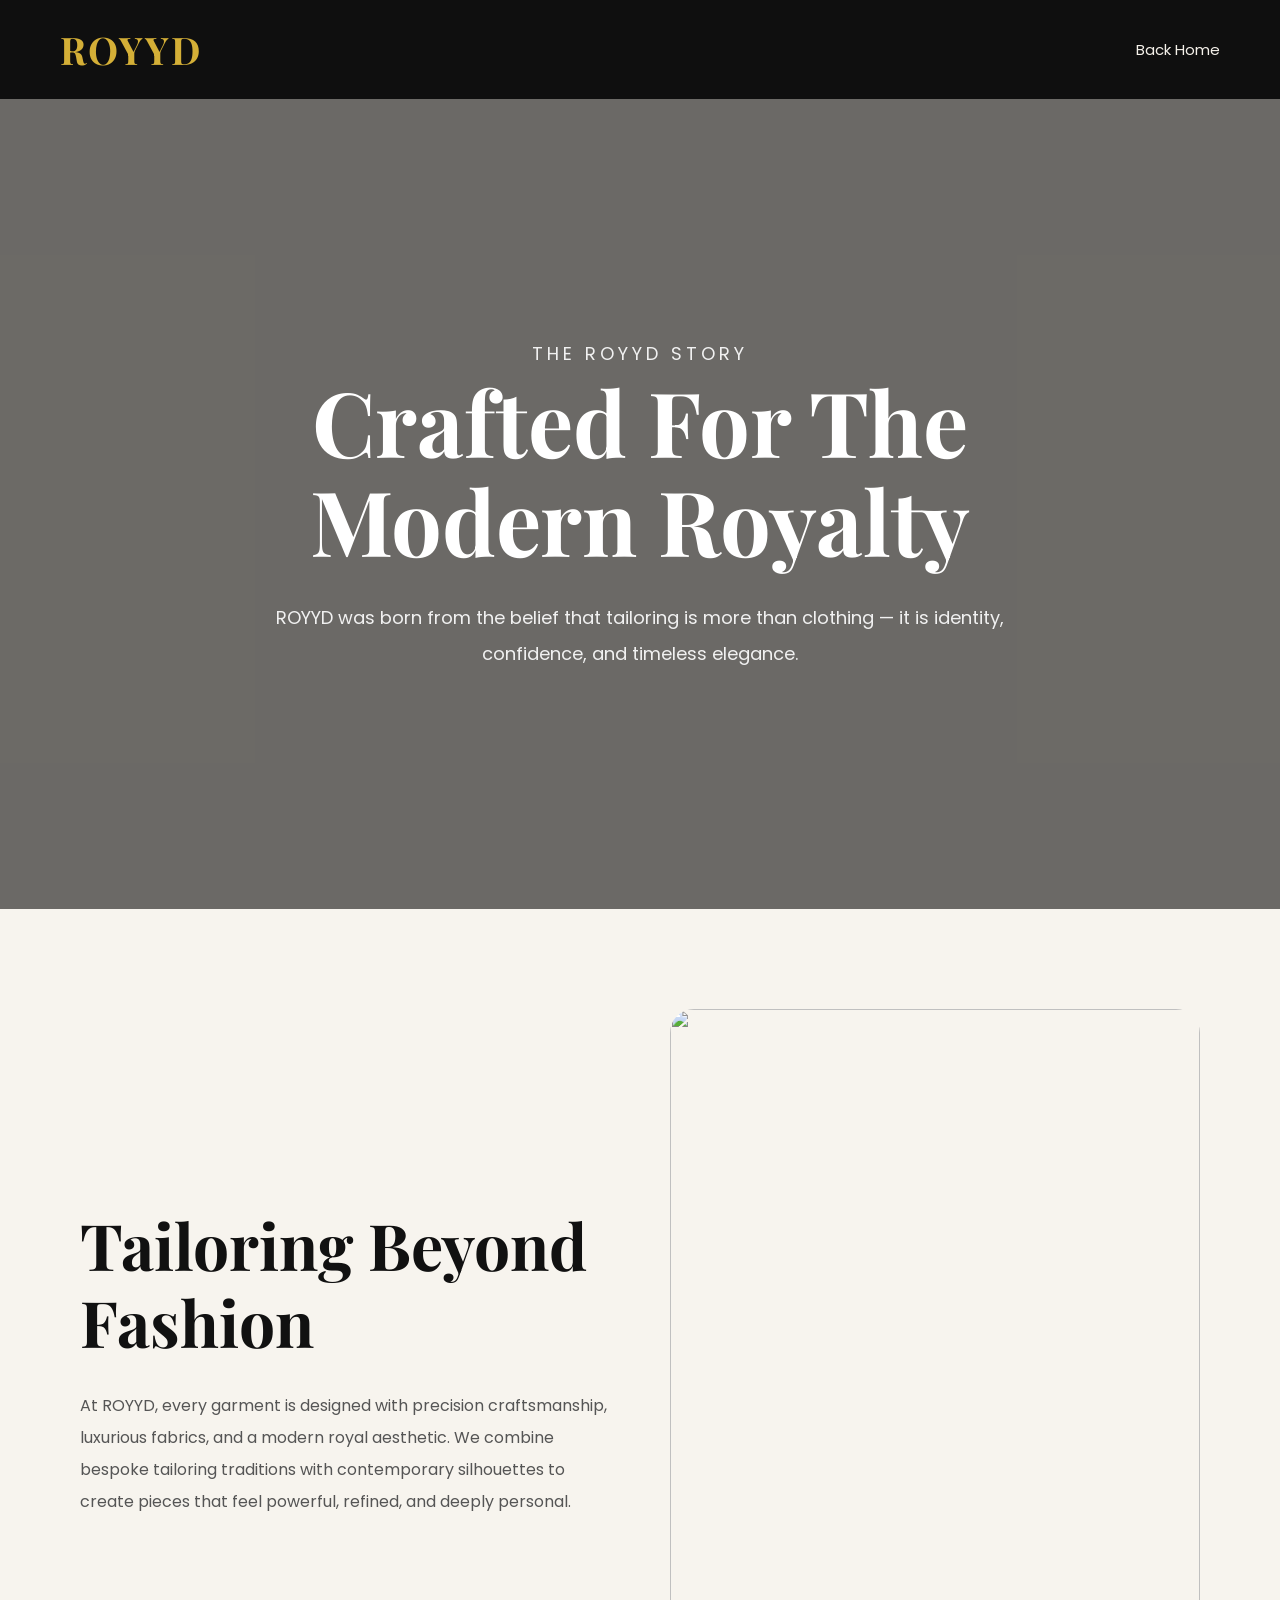
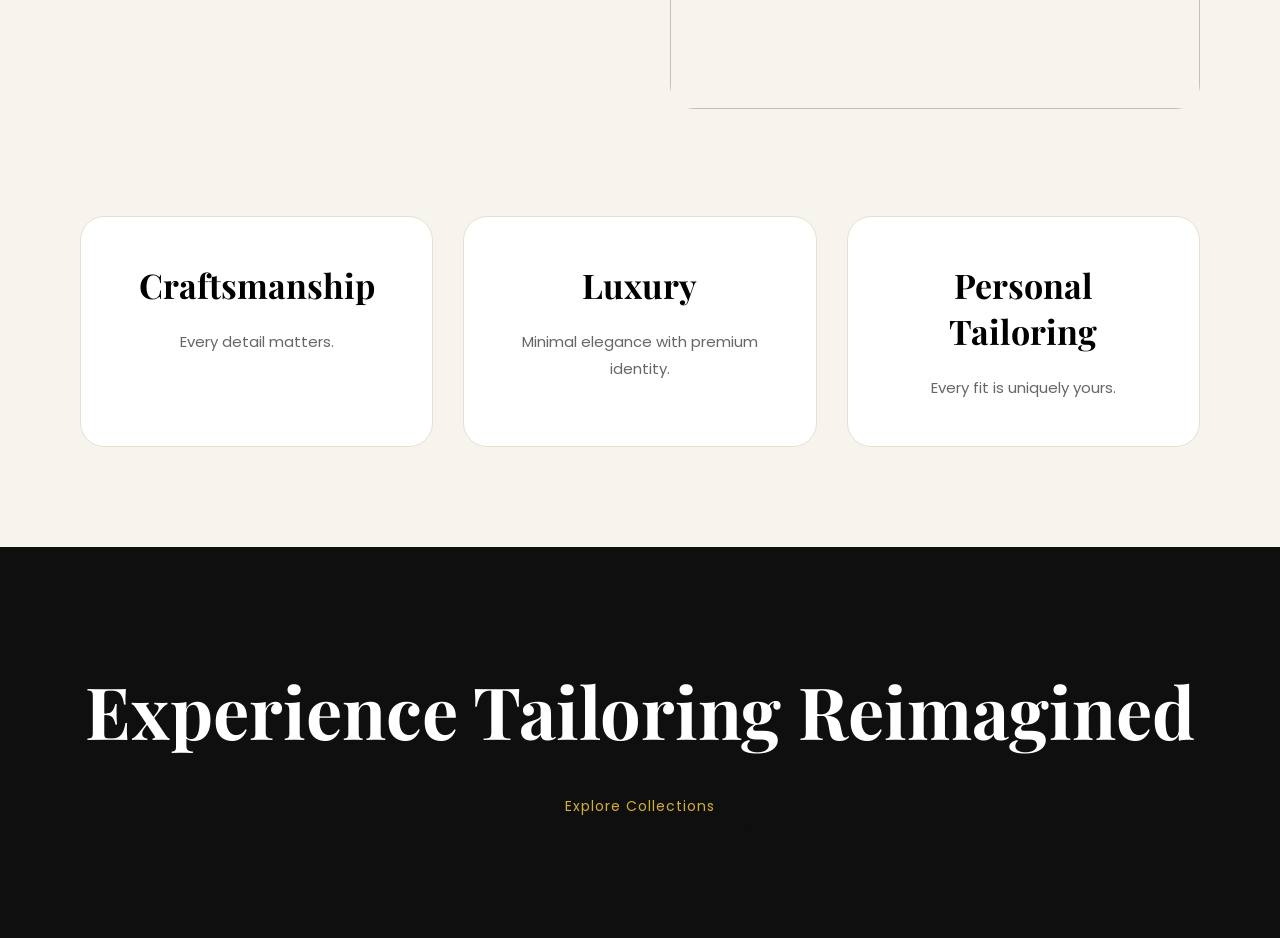
==== about.html @ 1b651513 "Add files via upload" ====
<!DOCTYPE html>
<html lang="en">

<head>

<meta charset="UTF-8">

<meta name="viewport"
content="width=device-width, initial-scale=1.0">

<title>
About ROYYD
</title>

<link rel="preconnect"
href="https://fonts.googleapis.com">

<link rel="preconnect"
href="https://fonts.gstatic.com"
crossorigin>

<link href="https://fonts.googleapis.com/css2?family=Playfair+Display:wght@500;600;700&family=Poppins:wght@300;400;500;600&display=swap"
rel="stylesheet">

<link rel="stylesheet"
href="style.css">

</head>

<body>

<!-- NAVBAR -->

<header class="checkout-navbar">

<h2>
ROYYD
</h2>

<a href="index.html">

Back Home

</a>

</header>

<!-- HERO -->

<section class="about-hero">

<div class="about-overlay"></div>

<div class="about-content">

<p class="about-tag">

THE ROYYD STORY

</p>

<h1>

Crafted For The
Modern Royalty

</h1>

<p>

ROYYD was born from the belief that tailoring
is more than clothing — it is identity,
confidence, and timeless elegance.

</p>

</div>

</section>

<!-- STORY -->

<section class="about-story">

<div class="story-left">

<h2>

Tailoring Beyond Fashion

</h2>

<p>

At ROYYD, every garment is designed with
precision craftsmanship, luxurious fabrics,
and a modern royal aesthetic.

We combine bespoke tailoring traditions
with contemporary silhouettes to create
pieces that feel powerful, refined,
and deeply personal.

</p>

</div>

<div class="story-right">

<img src="https://i.postimg.cc/029TLv7z/web-tailor-sufi-5.jpg">

</div>

</section>

<!-- VALUES -->

<section class="about-values">

<div class="value-card">

<h3>
Craftsmanship
</h3>

<p>

Every detail matters.

</p>

</div>

<div class="value-card">

<h3>
Luxury
</h3>

<p>

Minimal elegance with premium identity.

</p>

</div>

<div class="value-card">

<h3>
Personal Tailoring
</h3>

<p>

Every fit is uniquely yours.

</p>

</div>

</section>

<!-- FINAL -->

<section class="about-final">

<h2>

Experience Tailoring Reimagined

</h2>

<a href="Bespoke.html"
class="success-btn">

Explore Collections

</a>

</section>

</body>

</html>
---- style.css ----
html{
    scroll-behavior:smooth;
}


*{
    margin:0;
    padding:0;
    box-sizing:border-box;
}

body{
    font-family:'Poppins',sans-serif;
    background:#f6f3ee;
    overflow-x: hidden;
}

/* NAVBAR */

.navbar{
    width:100%;
    height:85px;

    position:fixed;

    top:0;
    left:0;

    display:flex;
    justify-content:space-between;
    align-items:center;

    padding:0 6%;

    background:rgba(0,0,0,0.55);

    backdrop-filter:blur(12px);

    z-index:1000;
}

.menu-toggle{
    display:none;
    font-size:30px;
    color:white;
    cursor:pointer;
}


.logo-wrapper{
    display:flex;
    align-items:center;
    gap:14px;
}

.logo-text{
    display:flex;
    flex-direction:column;
}

.logo-text h2{
    font-size:28px;
    color:#d9b27c;
    letter-spacing:2px;
    font-family:'Playfair Display',serif;
}

.logo-text span{
    font-size:10px;
    letter-spacing:2px;
    color:white;
}

.logo-wrapper img{
    width:52px;
    height:52px;

    border-radius:50%;

    object-fit:cover;

    border:2px solid rgba(255,255,255,0.15);
}

.nav-links{
    display:flex;
    gap:40px;
    list-style:none;
}

.nav-links a{
    text-decoration:none;
    color:white;
    font-size:15px;
    font-weight:400;
    transition:0.3s;
    position:relative;
}

.nav-links a::after{
    content:'';
    position:absolute;
    left:0;
    bottom:-6px;

    width:0%;
    height:1px;

    background:#d9b27c;

    transition:0.3s;
}

.nav-links a:hover{
    color:#d9b27c;
}

.nav-links a:hover::after{
    width:100%;
}

.nav-links a.active-nav{
    color:#d9b27c;
}

.nav-links a.active-nav::after{
    width:100%;
}

/* HERO SECTION */

.hero{
    width:100%;
    height:100vh;

    background:url('https://images.unsplash.com/photo-1594938298603-c8148c4dae35?q=80&w=1400&auto=format&fit=crop');

    background-size:cover;
    background-position:right center;

    position:relative;

    display:flex;
    align-items:center;

    padding:0 8%;
}

.overlay{
    position:absolute;
    inset:0;
    background:rgba(0,0,0,0.55);
}

.hero-content{
    position:relative;
    z-index:2;

    max-width:720px;

    margin:auto;

    text-align:center;

    padding-top:80px;
}

.tagline{
    color:#d9b27c;
    letter-spacing:3px;
    font-size:14px;
    margin-bottom:20px;
}

.hero h1{
    font-size:60px;
    line-height:1.15;
    color:white;
    font-family:'Playfair Display',serif;
    margin-bottom:28px;
}

.hero h1 span{
    color:#d9b27c;
}

.hero-description{
    color:#f1f1f1;
    line-height:1.9;
    max-width:620px;
    font-size:16px;
    margin-bottom:40px;
    margin: auto;
    margin-top:25px;
    margin-bottom:40px;
}

.hero-buttons{
    display:flex;
    justify-content:center;
    gap:20px;
    flex-wrap:wrap;
    margin-top:10px;
}

.primary-btn{
    padding:18px 42px;
    border:none;
    background:#d9b27c;
    color:#111;
    font-weight:600;
    cursor:pointer;
    transition:0.4s;
    border-radius:50px;
    font-size:15px;
}

.primary-btn:hover{
    transform:translateY(-5px);
    box-shadow:0 10px 30px rgba(0,0,0,0.3);
}

.secondary-btn{
    padding:18px 42px;
    border:1px solid rgba(255,255,255,0.4);
    background:rgba(255,255,255,0.08);
    color:white;
    cursor:pointer;
    transition:0.4s;
    border-radius:50px;
    backdrop-filter:blur(5px);
}

.secondary-btn:hover{
    background:white;
    color:black;
}


/* FABRIC SECTION */

.fabric-section{
    padding:100px 8%;
    background:#f8f5ef;
}

.section-title{
    text-align:center;
    margin-bottom:60px;
}

.section-title p{
    color:#b58b52;
    letter-spacing:3px;
    font-size:14px;
    margin-bottom:15px;
}

.section-title h2{
    font-size:48px;
    color:#222;
    font-family:'Playfair Display',serif;
}

.fabric-grid{
    display:grid;
    grid-template-columns:repeat(auto-fit,minmax(300px,1fr));
    gap:30px;
}

.fabric-card{
    background:white;
    border-radius:20px;
    overflow:hidden;

    box-shadow:0 10px 30px rgba(0,0,0,0.08);

    transition:0.4s;
}

.fabric-card:hover{
    transform:scale(1.05);
}

.fabric-card img{
    width:100%;
    height:350px;
    object-fit:cover;
    transition:0.55;
}

.fabric-content{
    padding:30px;
}

.fabric-content h3{
    font-size:28px;
    margin-bottom:15px;
    color:#222;
    font-family:'Playfair Display',serif;
}

.fabric-content p{
    color:#666;
    line-height:1.8;
}

/* CUSTOMIZATION SECTION */

.custom-section{
    padding:100px 8%;
    background:white;
}

.custom-grid{
    display:grid;
    grid-template-columns:1fr 1fr;
    gap:50px;
    align-items:center;
}

.option-box{
    background:#f8f5ef;
    padding:30px;
    border-radius:20px;
    margin-bottom:25px;
}

.option-box h3{
    margin-bottom:20px;
    font-size:24px;
    color:#222;
    font-family:'Playfair Display',serif;
}

.option-buttons{
    display:flex;
    flex-wrap:wrap;
    gap:15px;
}

.option-buttons button{
    padding:12px 24px;
    border:none;
    background:white;
    border-radius:50px;
    cursor:pointer;
    transition:0.3s;
    border:1px solid #ddd;
}

.option-buttons button:hover{
    background:#d9b27c;
    color:white;
}

.measurement-box{
    background:#f8f5ef;
    padding:30px;
    border-radius:20px;
}

.measurement-box h3{
    margin-bottom:20px;
    font-size:24px;
    color:#222;
    font-family:'Playfair Display',serif;
}

.measurement-box input{
    width:100%;
    padding:16px;
    margin-bottom:15px;
    border:none;
    border-radius:12px;
    background:white;
    outline:none;
}

.preview-card{
    background:#f8f5ef;
    border-radius:25px;
    overflow:hidden;

    box-shadow:0 10px 30px rgba(0,0,0,0.08);
}

.preview-card img{
    width:100%;
    height:500px;
    object-fit:cover;
}

.preview-content{
    padding:35px;
}

.preview-content h3{
    font-size:34px;
    margin-bottom:20px;
    color:#222;
    font-family:'Playfair Display',serif;
}

.preview-content p{
    color:#666;
    line-height:1.8;
    margin-bottom:30px;
}


/* WHY SECTION */

.why-section{
    padding:100px 8%;
    background:#f8f5ef;
}

.why-grid{
    display:grid;
    grid-template-columns:repeat(auto-fit,minmax(280px,1fr));
    gap:30px;
}

.why-card{
    background:white;
    padding:40px;
    border-radius:20px;

    box-shadow:0 10px 30px rgba(0,0,0,0.06);

    transition:0.3s;
}

.why-card:hover{
    transform:translateY(-8px);
}

.why-card h3{
    font-size:28px;
    margin-bottom:18px;
    color:#222;
    font-family:'Playfair Display',serif;
}

.why-card p{
    color:#666;
    line-height:1.8;
}

/* TESTIMONIALS */

.testimonial-section{
    padding:100px 8%;
    background:white;
}

.testimonial-grid{
    display:grid;
    grid-template-columns:repeat(auto-fit,minmax(280px,1fr));
    gap:30px;
}

.testimonial-card{
    background:#f8f5ef;
    padding:40px;
    border-radius:20px;
}

.testimonial-card p{
    color:#555;
    line-height:1.9;
    margin-bottom:20px;
}

.testimonial-card h4{
    color:#b58b52;
}

/* FOOTER */

.footer{
    background:#111;
    color:white;

    padding:70px 8%;

    text-align:center;
}

.footer h2{
    font-size:42px;
    margin-bottom:20px;

    color:#d9b27c;

    font-family:'Playfair Display',serif;
}

.footer p{
    color:#bbb;
    margin-bottom:30px;
}

.footer-links{
    display:flex;
    justify-content:center;
    gap:30px;
    flex-wrap:wrap;
}

.footer-links a{
    color:white;
    text-decoration:none;
    transition:0.3s;
}

.footer-links a:hover{
    color:#d9b27c;
}


/* CONTACT SECTION */

.contact-section{
    padding:100px 8%;
    background:#f8f5ef;
}

.contact-box{
    max-width:700px;
    margin:auto;

    background:white;

    padding:50px;

    border-radius:20px;

    box-shadow:0 10px 30px rgba(0,0,0,0.08);
}

.contact-box input,
.contact-box textarea{
    width:100%;

    padding:18px;

    margin-bottom:20px;

    border:none;

    background:#f5f5f5;

    border-radius:12px;

    outline:none;
}

.contact-box textarea{
    height:150px;
    resize:none;
}

/* ADVANCED CUSTOMIZATION */

.advanced-custom{
    padding:120px 8%;
    background:#f8f5ef;
}

.advanced-grid{
    display:grid;
    grid-template-columns:1fr 1fr;
    gap:60px;
    align-items:start;
}

.custom-box{
    background:white;
    padding:30px;
    border-radius:20px;
    margin-bottom:25px;

    box-shadow:0 10px 30px rgba(0,0,0,0.05);
}

.custom-box h3{
    margin-bottom:20px;
    font-size:26px;
    color:#222;
    font-family:'Playfair Display',serif;
}

.fabric-options{
    display:flex;
    flex-wrap:wrap;
    gap:15px;
}

.fabric-item{
    padding:14px 24px;
    background:#f4f4f4;
    border-radius:50px;
    cursor:pointer;
    transition:0.3s;
}

.active-fabric{
    background:#d9b27c;
    color:white;
}

.option-buttons{
    display:flex;
    flex-wrap:wrap;
    gap:15px;
}

.option-buttons button{
    padding:14px 24px;
    border:none;
    border-radius:50px;
    background:#f4f4f4;
    cursor:pointer;
    transition:0.3s;
}

.option-buttons button:hover{
    background:#d9b27c;
    color:white;
}

.active-btn{
    background:#d9b27c !important;
    color:white;
}

.measurement-area{
    background:white;
    padding:30px;
    border-radius:20px;

    box-shadow:0 10px 30px rgba(0,0,0,0.05);
}

.measurement-area h3{
    margin-bottom:25px;
    font-size:26px;
    color:#222;
    font-family:'Playfair Display',serif;
}

.measurement-grid{
    display:grid;
    grid-template-columns:1fr 1fr;
    gap:18px;
}

.measurement-grid input{
    padding:16px;
    border:none;
    background:#f5f5f5;
    border-radius:12px;
    outline:none;
}

.custom-right{
    position:sticky;
    top:120px;
}

.preview-image{
    border-radius:25px;
    overflow:hidden;

    margin-bottom:30px;
}

.preview-image img{
    width:100%;
    height:650px;
    object-fit:cover;
    transition:0.55;
}

.preview-image:hover img{
    transform:scale(1.04);
}

.preview-details{
    background:white;
    padding:35px;
    border-radius:25px;

    box-shadow:0 10px 30px rgba(0,0,0,0.05);
}

.preview-details h3{
    font-size:34px;
    margin-bottom:20px;
    color:#222;
    font-family:'Playfair Display',serif;
}

.preview-details p{
    color:#666;
    line-height:1.9;
    margin-bottom:25px;
}

.preview-details ul{
    margin-bottom:30px;
}

.preview-details ul li{
    margin-bottom:12px;
    color:#444;
}


/* STEPS SECTION */

.steps-section{
    padding:110px 8%;
    background:white;
}

.steps-grid{
    display:grid;
    grid-template-columns:repeat(auto-fit,minmax(280px,1fr));
    gap:30px;
}

.step-card{
    background:#f8f5ef;

    padding:45px;

    border-radius:25px;

    transition:0.4s;

    box-shadow:0 10px 30px rgba(0,0,0,0.05);
}

.step-card:hover{
    transform:translateY(-10px);
}

.step-number{
    width:70px;
    height:70px;

    background:#d9b27c;

    color:white;

    border-radius:50%;

    display:flex;
    align-items:center;
    justify-content:center;

    font-size:24px;
    font-weight:600;

    margin-bottom:30px;
}

.step-card h3{
    font-size:30px;
    margin-bottom:18px;

    color:#222;

    font-family:'Playfair Display',serif;
}

.step-card p{
    color:#666;
    line-height:1.9;
}


/* PRODUCT COLLECTION */

.product-section{
    padding:110px 8%;
    background:#f8f5ef;
}

.product-grid{
display:grid;
grid-template-columns:repeat(auto-fit,minmax(280px,1fr));
gap:35px;
margin-top:30px;
}

.category-wrapper{
margin-bottom:90px;
}

.category-heading{
font-size:38px;
font-family:'Playfair Display', serif;
text-align:center;
margin-bottom:40px;
color:#111;
letter-spacing:1px;
position:relative;
}

.category-heading::after{
content:'';
width:80px;
height:2px;
background:#111;
display:block;
margin:14px auto 0;
}

.product-card{
background:#fff;
overflow:hidden;
transition:0.4s ease;
border:1px solid #eee;
}

.product-card:hover{
transform:translateY(-8px);
box-shadow:0 15px 40px rgba(0,0,0,0.08);
}

.product-image{
    position:relative;
    overflow: hidden;
}

.product-image img{
    width:100%;
    height:420px;
    object-fit:cover;

    transition:0.5s;
}

.product-card:hover img{
    transform:scale(1.05);
}

.custom-tag{
    position:absolute;

    top:20px;
    left:20px;

    background:#d9b27c;

    color:white;

    padding:10px 18px;

    border-radius:50px;

    font-size:13px;
}

.product-content{
    padding:28px;
}

.product-content h3{
    font-size:28px;
    margin-bottom:15px;

    color:#222;

    font-family:'Playfair Display',serif;
}

.price{
    color:#b58b52;
    font-size:22px;
    margin-bottom:25px;
}

.customize-btn{
    position:absolute;

    bottom:16px;
    left:16px;

    display:inline-flex;
    align-items:center;
    justify-content:center;

    padding:10px 18px;

    background:rgba(0,0,0,0.88);

    color:white;

    text-decoration:none;

    border-radius:40px;

    font-size:12px;
    font-weight:500;

    backdrop-filter:blur(10px);

    transition:0.3s ease;

    z-index:5;
}

.customize-btn:hover{
    background:#111;
    transform:translateY(-2px);
}

/* CONFIGURATOR */

.config-navbar{
    width:100%;
    height:72px;

    background:rgba(255,255,255,0.92);

    backdrop-filter:blur(12px);

    position:sticky;
    top:0;

    display:flex;
    justify-content:space-between;
    align-items:center;

    padding:0 6%;

    z-index:1000;

    border-bottom:1px solid #f1f1f1;
}

.back-btn{
    text-decoration:none;
    color:#111;
    font-size:15px;
    font-weight:500;
    opacity:0.8;
    transition:0.3s ease;
}

.back-btn:hover{
    opacity:1;
}

.config-logo{
    display:flex;
    align-items:center;
    gap:10px;
}

.config-logo img{
    width:34px;
    height:34px;

    border-radius:50%;
    object-fit:cover;
}

.config-logo span{
    font-family:'Playfair Display',serif;
    font-size:24px;
    color:#111;
}

.configurator{
    padding:20px 5% 40px;
    background:#f7f3ee;

    max-width:480px;
    margin:auto;
}

.product-preview{
    margin-bottom:28px;
}


#mainProductImage{
    width:100%;
    height:250px;

    object-fit:cover;

    border-radius:28px;

    background:white;

    transition:
         transform 0.4s ease;
}


.product-preview:hover #mainProductImage{
    transform:scale(1.02);
}

.preview-thumbnails{
    display:flex;
    gap:10px;

    margin-top:18px;

    overflow-x:auto;
    padding-bottom:5px;
    justify-content: center;
}

.preview-thumbnails::-webkit-scrollbar{
    display:none;
}


.thumb{
    width:56px;
    height:72px;

    object-fit:cover;

    border-radius:18px;

    cursor:pointer;

    border:1px solid transparent;

    background:white;
}

.active-thumb{
    border-color:#111;
    opacity:1;
}

.config-category{
    color:#b58b52;
    letter-spacing:2px;
    font-size:13px;

    margin-bottom:10px;
}

.config-content h1{
    font-size:26px;
    line-height:1.1;

    color:#111;

    margin-bottom:18px;

    font-family:'Playfair Display',serif;
}

.config-price{
    font-size:22px;
    color:#111;

    margin-bottom:35px;
}

.config-section{
    margin-bottom:24px;
}

.config-section h3{
    margin-bottom:18px;

    font-size:22px;

    color:#111;
}

.color-options{
    display:flex;
    gap:14px;
}

.color{
    width:42px;
    height:42px;

    border-radius:50%;

    background:black;

    cursor:pointer;

    border:3px solid transparent;
    transition: 0.3s;
}

.color:hover{
    transform:scale(1.1);
}

.color:nth-child(2){
    background:#d9b27c;
}

.color:nth-child(3){
    background:#dcdcdc;
}

.active-color{
    border-color:#111;
}

.size-options{
    display:flex;
    gap:14px;
    flex-wrap:wrap;
}

.size-options button{
    width:58px;
    height:58px;

    border-radius:50%;

    border:none;

    background:white;

    cursor:pointer;

    font-size:16px;

    transition:0.3s;
}

.active-size{
    background:#111 !important;
    color:white;
}

.custom-size-card{
    background:white;

    padding:18px;

    border-radius:18px;

    display:flex;
    justify-content:space-between;
    align-items:center;

    gap:14px;

    box-shadow:0 10px 30px rgba(0,0,0,0.04);
}


.custom-size-card h4{
    font-size:22px;
    margin-bottom:10px;

    color:#111;
}

.custom-size-card p{
    color:#666;
}

.custom-size-card button{
    padding:15px 28px;

    border:none;

    background:#111;

    color:white;

    border-radius:50px;

    cursor:pointer;
}

/* DESIGN FLOW */

.design-flow{
    padding:0 5% 80px;
    background:#f8f5ef;
}

.flow-header{
    margin-bottom:30px;
}

.flow-header h2{
    font-size:28px;
    color:#111;

    font-family:'Playfair Display',serif;
}

.flow-box{
    background:white;

    padding:16px;

    border-radius:16px;

    margin-bottom:12px;

    border:1px solid #eee;

    transition:0.3s ease;
}


.flow-box:hover{
    transform:translateY(-2px);
}


.flow-top{
    display:flex;
    justify-content:space-between;
    align-items:center;
}

.flow-top h3{
    font-size:18px;
    color:#111;
    font-weight:500;
    letter-spacing:0.3px;
}

.flow-top span{
    font-size:28px;
    color:#b58b52;
    transition: 0.3s;
}

.flow-box.active-flow .flow-top span{
    transform:rotate(45deg);
}

/* FLOW CONTENT */

.flow-content{
    margin-top:25px;

    display:flex;
    gap:18px;

    overflow-x:auto;

    padding-bottom:10px;

    max-height:0;

    opacity:0;

    overflow:hidden;

    transition:0.4s ease;

    scroll-snap-type:x mandatory;

}

.flow-box.active-flow .flow-content{

    max-height:300px;

    opacity:1;

}


.flow-content::-webkit-scrollbar{
    display:none;
}

.style-card{
    min-width:92px;

    background:#f8f5ef;

    border-radius:14px;

    overflow:hidden;

    cursor:pointer;

    border:1px solid transparent;

    transition:0.3s;
}

.style-card img{
    width:100%;
    height:78px;

    object-fit:cover;
}

.style-card p{
    padding:10px;

    text-align:center;

    font-size:12px;

    color:#111;
}

.active-style{
    border-color:#d9b27c;
}

.style-card:hover{
    transform:translateY(-5px);
}


/* VISUAL MEASUREMENT SYSTEM */

.measurement-flow{
    margin-top:20px;

    max-height:0;
    opacity:0;

    overflow:hidden;

    transition:0.4s ease;
}

.flow-box.active-flow .measurement-flow{
    max-height:2000px;
    opacity:1;
}

.measure-step{
    margin-bottom:28px;
}

.measure-step h4{
    font-size:14px;
    color:#111;

    margin-bottom:14px;
}

.visual-options{
    display:flex;
    gap:12px;

    overflow-x:auto;
}

.visual-options::-webkit-scrollbar{
    display:none;
}

.visual-card{
    min-width:88px;

    background:white;

    border-radius:18px;

    padding:14px 10px;

    text-align:center;

    border:1px solid #eee;

    cursor:pointer;

    transition:0.3s;

    box-shadow:0 4px 12px rgba(0,0,0,0.03);
}

.visual-card:hover{
    transform:translateY(-4px);

    border-color:#d9b27c;
}


.visual-card img{
    width:42px;
    height:42px;

    object-fit:contain;

    margin-bottom:8px;

    opacity:0.9;
}


.visual-card p{
    font-size:11px;

    color:#222;

    font-weight:500;
}


.active-visual{
    border-color:#d9b27c;
}

.number-selectors{
    display:flex;
    justify-content:space-between;
    align-items:center;

    background:white;

    padding:10px 14px;

    border-radius:50px;

    border:1px solid #eee;

    box-shadow:0 4px 12px rgba(0,0,0,0.03);
}

.number-selectors button{
    width:30px;
    height:30px;

    border:none;

    border-radius:50%;

    background:#111;

    color:white;

    cursor:pointer;

    font-size:16px;

    transition:0.3s;
}

.number-selectors button:hover{
    background:#d9b27c;
}

.number-value{
    font-size:14px;
    color:#111;

    font-weight:500;
}

.number-value::after{
    content:attr(data-unit);

    margin-left:4px;

    font-size:12px;

    color:#777;
}


.fit-options{
    display:flex;
    gap:10px;
    flex-wrap:wrap;
}

.fit-options button{
    padding:10px 16px;

    border:none;

    border-radius:50px;

    background:#f5f5f5;

    font-size:12px;

    cursor:pointer;

    transition: 0.3s;
}

.flow-box:hover{
    transform:translateY(-2px);
}


.active-fit{
    background:#111 !important;
    color:white;
}





/* FIT RESULT */

.fit-result{
    padding:20px 5% 70px;

    background:#f8f5ef;
}

.fit-result-box{
    background:white;

    padding:30px 22px;

    border-radius:28px;

    border:1px solid #eee;

    text-align:center;

    box-shadow:0 10px 30px rgba(0,0,0,0.04);
}

.fit-result-box h2{
    font-size:30px;

    line-height:1.2;

    color:#111;

    margin-bottom:14px;

    font-family:'Playfair Display',serif;
}

.fit-result-box p{
    color:#777;

    font-size:14px;

    margin-bottom:30px;
}

.fit-grid{
    display:grid;

    grid-template-columns:1fr 1fr;

    gap:14px;
}

.fit-card{
    background:#f8f5ef;

    padding:20px 14px;

    border-radius:20px;
}

.fit-card span{
    display:block;

    font-size:12px;

    color:#777;

    margin-bottom:10px;
}

.fit-card h3{
    font-size:22px;

    color:#111;
}

.fit-result{
    display:none;
}

/* AI BODY SCAN */

.ai-body-scan{
    width:180px;
    height:260px;

    margin:auto;

    position:relative;

    border-radius:30px;

    overflow:hidden;

    background:#f8f5ef;

    margin-bottom:30px;

    border:1px solid #eee;
}

.ai-body-scan img{
    width:100%;
    height:100%;

    object-fit:contain;

    opacity:0.9;
}

.scan-line{
    width:100%;
    height:6px;

    background:
    linear-gradient(
        90deg,
        transparent,
        #d9b27c,
        transparent
    );

    position:absolute;

    top:0;

    left:0;

    z-index:2;

    animation:scanMove 2s linear infinite;
}

@keyframes scanMove{

    0%{
        top:0;
    }

    100%{
        top:100%;
    }

}

/* QUESTION ANIMATION */



.body-options{
    transition:
    opacity 0.35s ease,
    transform 0.35s ease;
}

/* SIZE GUIDE PAGE */

.size-guide-page{
    min-height:100vh;
    background:white;
    padding-bottom:140px;
}

/* TOPBAR */

.size-topbar{
    padding:24px 5%;
    display:flex;
    justify-content:flex-end;
}

.size-topbar a{
    text-decoration:none;
    font-size:34px;
    color:#111;
}

/* VIDEO */

.guide-video{
    padding:0 5%;
    margin-bottom:30px;
}

.guide-video img{
    width:100%;
    border-radius:24px;
}

/* SECTION */

.size-section{
    padding:0 5%;
    margin-bottom:38px;
}

.section-top{
    display:flex;
    justify-content:space-between;
    align-items:center;
    margin-bottom:16px;
}

.section-top h3{
    font-size:15px;
    color:#111;
}

.section-top span{
    color:#6b8cff;
    font-size:13px;
}

/* IMAGE OPTIONS */

.body-options{
    display:flex;
    gap:14px;
    overflow-x:auto;
}

.body-options::-webkit-scrollbar{
    display:none;
}

.body-card{
    min-width:105px;
    background:white;
    border:1px solid #ddd;
    border-radius:18px;
    padding:14px 10px;
    text-align:center;
    cursor:pointer;
}

.body-card img{
    width:60px;
    height:60px;
    object-fit:contain;
    margin-bottom:10px;
}

.body-card p{
    font-size:12px;
}

.active-body{
    border:2px solid black;
    background:#f8f5ef;
}

/* NUMBER OPTIONS */

.number-grid{
    display:grid;

    grid-template-columns:
    repeat(6,1fr);

    gap:10px;
}

.number-box{
    height:42px;

    border-radius:12px;

    border:1px solid #ddd;

    display:flex;
    justify-content:center;
    align-items:center;

    font-size:13px;

    cursor:pointer;

    background:white;

    transition:0.3s ease;
}

.active-number{
    background:#111;
    color:white;
}

/* BOTTOM BAR */

.size-bottom-bar{
    position:fixed;
    bottom:0;
    left:0;
    width:100%;
    background:black;
    padding:16px;
    display:flex;
    align-items:center;
    gap:18px;
    z-index:9999;
}

.bottom-progress{
    flex:1;
}

.bottom-progress span{
    color:white;
    font-size:13px;
    display:block;
    margin-bottom:8px;
}

.bottom-line{
    width:100%;
    height:4px;
    background:#333;
    border-radius:20px;
    overflow:hidden;
}

.bottom-fill{
    width:100%;
    height:100%;
    background:#8dff2f;
}

#startSizeAI{
    border:none;
    background:#d9d9d9;
    color:#111;
    padding:16px 24px;
    border-radius:40px;
    font-size:14px;
    font-weight:600;
}

/* AI FIT PAGE */

.ai-fit-page{
    width:100%;
    height:100vh;

    background:black;

    display:flex;
    justify-content:center;
    align-items:center;

    overflow:hidden;
}

/* CONTENT */

.ai-fit-content{
    width:90%;
    text-align:center;
}

/* HUMAN SCAN */

.ai-human-scan{
    width:220px;
    height:320px;

    margin:auto;

    position:relative;

    margin-bottom:50px;
}

.ai-human-scan img{
    width:100%;
    height:100%;

    object-fit:contain;

    opacity:0.9;

    filter:
    brightness(1.3)
    contrast(1.1);
}

/* SCAN RINGS */

.ai-fit-page .scan-ring{
    position:absolute;

    inset:0;

    border:2px solid #8dff2f;

    border-radius:50%;

    animation:pulseRing 2s linear infinite;

    box-shadow:
    0 0 40px #8dff2f;
}

.ai-fit-page .second-ring{
    animation-delay:1s;
}

@keyframes pulseRing{

    0%{
        transform:scale(0.8);
        opacity:0.2;
    }

    100%{
        transform:scale(1.25);
        opacity:1;
    }

}

/* HORIZONTAL SCAN */

.ai-fit-page .horizontal-scan{
    position:absolute;

    width:340px;
    height:120px;

    background:
    radial-gradient(
    circle,
    rgba(141,255,47,0.45),
    transparent 70%);

    top:50%;
    left:50%;

    transform:
    translate(-50%,-50%);

    border-radius:50%;

    animation:
    scanPulse 2s linear infinite;
}

/* VERTICAL SCAN */

.ai-fit-page .vertical-scan{
    position:absolute;

    width:120px;
    height:340px;

    background:
    radial-gradient(
    circle,
    rgba(141,255,47,0.28),
    transparent 70%);

    top:50%;
    left:50%;

    transform:
    translate(-50%,-50%);

    border-radius:50%;

    animation:
    scanPulseVertical 2s linear infinite;
}

@keyframes scanPulse{

    0%{
        opacity:0.3;
        transform:
        translate(-50%,-50%)
        scale(0.8);
    }

    100%{
        opacity:1;
        transform:
        translate(-50%,-50%)
        scale(1.1);
    }

}

@keyframes scanPulseVertical{

    0%{
        opacity:0.2;
        transform:
        translate(-50%,-50%)
        scale(0.8);
    }

    100%{
        opacity:1;
        transform:
        translate(-50%,-50%)
        scale(1.1);
    }

}

/* TITLE */

.ai-fit-content h2{
    color:#8dff2f;

    font-size:34px;

    line-height:1.4;

    margin-bottom:35px;

    font-family:'Poppins',sans-serif;
}

/* PROGRESS */

.ai-fit-progress{
    width:100%;
    max-width:340px;

    height:8px;

    background:#222;

    margin:auto;

    border-radius:20px;

    overflow:hidden;

    margin-bottom:22px;
}

.ai-fit-fill{
    width:0%;

    height:100%;

    background:#8dff2f;

    transition:0.3s ease;
}

/* PERCENT */

#aiFitPercent{
    color:#8dff2f;

    font-size:34px;

    font-weight:600;
}

/* SUCCESS SCREEN */

.fit-success{
    position:fixed;

    inset:0;

    background:black;

    display:none;

    justify-content:center;
    align-items:center;

    flex-direction:column;

    z-index:9999;

    text-align:center;
}

.success-circle{
    width:140px;
    height:140px;

    border-radius:50%;

    background:#8dff2f;

    color:black;

    display:flex;
    justify-content:center;
    align-items:center;

    font-size:70px;

    margin-bottom:40px;

    box-shadow:
    0 0 50px #8dff2f;
}

.fit-success h2{
    color:#8dff2f;

    font-size:44px;

    margin-bottom:18px;

    font-family:'Poppins',sans-serif;
}

.fit-success p{
    color:#8dff2f;

    font-size:22px;

    line-height:1.5;
}


/* GUIDE POPUP */

.guide-popup{
    position:fixed;

    inset:0;

    background:rgba(0,0,0,0.5);

    display:none;

    justify-content:center;
    align-items:center;

    z-index:99999;
}

.guide-box{
    width:90%;
    max-width:340px;

    background:white;

    border-radius:28px;

    padding:30px 24px;

    position:relative;
}

.close-guide{
    position:absolute;

    top:18px;
    right:18px;

    border:none;

    background:none;

    font-size:24px;

    cursor:pointer;
}

.guide-box h3{
    font-size:24px;

    margin-bottom:20px;

    color:#111;
}

.guide-box p{
    color:#555;

    line-height:1.8;

    margin-bottom:12px;
}

/* BESPOKE SUMMARY FIX */

.final-cta{
    padding:40px 5% 120px;
    background:#f8f5ef;
}

.cta-box{
    background:white;
    border-radius:30px;
    padding:34px 26px;
    box-shadow:0 10px 30px rgba(0,0,0,0.04);
    border:1px solid #eee;
}

.cta-box h2{
    font-size:32px;
    color:#111;
    margin-bottom:12px;
    font-family:'Playfair Display',serif;
}

.cta-box p{
    color:#666;
    line-height:1.7;
    margin-bottom:30px;
}

/* SUMMARY */

.live-summary{
    background:#fafafa;
    border-radius:24px;
    padding:20px;
    margin-bottom:30px;
    border:1px solid #eee;
}

.summary-row{
    display:flex;
    justify-content:space-between;
    align-items:center;
    padding:14px 0;
    border-bottom:1px solid #eee;
}

.summary-row:last-child{
    border-bottom:none;
}

.summary-row span{
    color:#777;
    font-size:14px;
}

.summary-row p{
    color:#111;
    font-size:14px;
    font-weight:500;
}

/* PRICE */

.cta-price{
    font-size:16px;
    color:#666;
    margin-bottom:30px;
}

.cta-price span{
    font-size:30px;
    color:#111;
    font-weight:600;
}

/* BUTTONS */

.cta-buttons{
    display:flex;
    flex-direction:column;
    gap:14px;
}

.cta-buttons .primary-cta{
    width:100%;
    background:#111;
    color:white;
    text-decoration:none;
    padding:18px;
    border-radius:50px;
    text-align:center;
    font-size:15px;
    transition:0.3s ease;
}

.cta-buttons .primary-cta:hover{
    background:#222;
}

.secondary-cta{
    width:100%;
    background:white;
    color:#111;
    border:1px solid #111;
    padding:18px;
    border-radius:50px;
    font-size:15px;
    cursor:pointer;
    transition:0.3s ease;
}

.secondary-cta:hover{
    background:#111;
    color:white;
}


/* PREMIUM MINIMAL PRODUCT DETAILS */

.config-content{
    padding-top:8px;
}

.config-category{
    color:#b58b52;
    letter-spacing:2px;
    font-size:10px;
    margin-bottom:10px;
    display:block;
}

.config-content h1{
    font-size:22px;
    line-height:1.2;
    color:#111;
    margin-bottom:12px;
    font-family:'Playfair Display',serif;
}

.config-price{
    font-size:18px;
    color:#111;
    margin-bottom:28px;
    font-weight:500;
}

.config-section{
    margin-bottom:26px;
}

.config-section h3{
    margin-bottom:14px;
    font-size:13px;
    color:#111;
    font-weight:500;
    letter-spacing:0.3px;
}

/* COLORS */

.color-options{
    gap:10px;
}

.color{
    width:34px;
    height:34px;
}

/* SIZE BUTTONS */

.size-options{
    gap:10px;
}

.size-options button{
    width:48px;
    height:48px;

    font-size:13px;

    border-radius:50%;

    background:white;

    border:1px solid #eee;
}

/* CUSTOM CARD */

.custom-size-card{
    padding:18px;
    border-radius:22px;
}

.custom-size-card h4{
    font-size:18px;
    margin-bottom:6px;
}

.custom-size-card p{
    font-size:12px;
    line-height:1.6;
}

.custom-size-card .primary-cta{
    padding:14px 22px;
    font-size:13px;
    border-radius:40px;
}

.config-logo span{
    font-size:18px;
    letter-spacing:1px;
}

.back-btn{
    font-size:14px;
}

body{
    background:#efeae2;
}


.bespoke-hero{
    background:url('https://i.postimg.cc/YqjxDLzV/download-(7).jpg');

    background-size:cover;
    background-position:center;
}


.cart-hero{
padding:140px 10% 70px;
text-align:center;
background:#f8f6f3;
}

.cart-hero h1{
font-size:58px;
font-family:'Playfair Display', serif;
margin-bottom:15px;
color:#111;
}

.cart-hero p{
font-size:15px;
color:#666;
font-family:'Poppins', sans-serif;
}

.cart-section{
padding:80px 10%;
background:#fff;
}

.cart-container{
display:grid;
grid-template-columns:2fr 1fr;
gap:50px;
align-items:start;
}

.cart-card{
display:flex;
gap:25px;
padding:25px;
border:1px solid #eee;
margin-bottom:25px;
background:#fff;
}

.cart-image img{
width:170px;
height:220px;
object-fit:cover;
}

.cart-details h2{
font-size:28px;
font-family:'Playfair Display', serif;
margin-bottom:10px;
}

.cart-category{
font-size:13px;
letter-spacing:2px;
text-transform:uppercase;
color:#888;
margin-bottom:15px;
}

.cart-price{
font-size:18px;
font-weight:500;
margin-bottom:25px;
}

.cart-actions{
display:flex;
align-items:center;
gap:15px;
}

.cart-actions button{
width:40px;
height:40px;
border:1px solid #111;
background:#fff;
cursor:pointer;
font-size:18px;
}

.cart-summary{
padding:35px;
border:1px solid #eee;
position:sticky;
top:120px;
}

.cart-summary h2{
font-size:32px;
font-family:'Playfair Display', serif;
margin-bottom:30px;
}

.summary-row,
.summary-total{
display:flex;
justify-content:space-between;
margin-bottom:20px;
font-size:15px;
}

.summary-total{
font-size:20px;
font-weight:600;
padding-top:20px;
border-top:1px solid #ddd;
}

.checkout-btn{

width:100%;

padding:18px 20px;

background:#111;

color:#fff;

border:none;

margin-top:30px;

font-size:13px;

letter-spacing:1px;

text-transform:uppercase;

cursor:pointer;

transition:0.3s ease;

display:flex;

justify-content:center;

align-items:center;

text-align:center;

white-space:nowrap;

border-radius:8px;

}

.checkout-btn:hover{
background:#000;
}

@media(max-width:900px){

.cart-container{
grid-template-columns:1fr;
}

.cart-card{
flex-direction:column;
}

.cart-image img{
width:100%;
height:auto;
}

.cart-hero h1{
font-size:42px;
}

.checkout-btn{

font-size:12px;

padding:16px 12px;

letter-spacing:1px;

}

}

.cart-meta{

font-size: 13px;

margin-top: 6px;

color: #777;

font-family: 'Poppins', sans-serif;

}

.cart-custom-data{

margin-top: 12px;

padding-top: 12px;

border-top: 1px solid rgba(0,0,0,0.08);

display: flex;

flex-direction: column;

gap: 6px;

}

.cart-custom-data p{

font-size: 13px;

color: #444;

font-family: 'Poppins', sans-serif;

line-height: 1.5;

}

.empty-cart{

width: 100%;

padding: 80px 20px;

text-align: center;

display: flex;

flex-direction: column;

align-items: center;

justify-content: center;

gap: 18px;

}

.empty-cart h2{

font-size: 32px;

font-family: 'Playfair Display', serif;

color: #111;

}

.empty-cart p{

font-size: 14px;

color: #666;

max-width: 420px;

line-height: 1.7;

font-family: 'Poppins', sans-serif;

}

.empty-cart-btn{

padding: 14px 34px;

background: #111;

color: white;

text-decoration: none;

font-size: 13px;

letter-spacing: 1px;

font-family: 'Poppins', sans-serif;

transition: 0.3s ease;

}

.empty-cart-btn:hover{

opacity: 0.85;

}

.checkout-navbar{

display:flex;
justify-content:space-between;
align-items:center;

padding:24px 60px;

background:#0f0f0f;

}

.checkout-navbar h2{

font-family:'Playfair Display', serif;

font-size:38px;

color:#d4af37;

letter-spacing:2px;

}

.checkout-navbar a{

text-decoration:none;

color:#f5f1ea;

font-family:'Poppins', sans-serif;

font-size:15px;

}

.checkout-section{

padding:80px 60px;

background:#f7f4ee;

min-height:100vh;

}

.checkout-container{

display:grid;

grid-template-columns:1.3fr 0.9fr;

gap:40px;

align-items:start;

}

.checkout-left,
.checkout-right{

background:#fff;

padding:40px;

border:1px solid #e8dfd2;

border-radius:18px;

}

.checkout-left h1{

font-family:'Playfair Display', serif;

font-size:68px;

font-weight:600;

margin-bottom:40px;

text-align:center;

}

.checkout-form{

display:grid;

grid-template-columns:1fr 1fr;

gap:20px;

}

.checkout-form input,
.checkout-form textarea{

width:100%;

padding:18px;

border:1px solid #ddd;

background:#fafafa;

font-family:'Poppins', sans-serif;

font-size:15px;

outline:none;

border-radius:10px;

}

.checkout-form textarea{

height:140px;

resize:none;

grid-column:span 2;

}

.checkout-right h2{

font-family:'Playfair Display', serif;

font-size:36px;

margin-bottom:30px;

}

.checkout-product{

display:flex;

justify-content:space-between;

align-items:flex-start;

padding:20px 0;

border-bottom:1px solid #ececec;

}

.checkout-product h3{

font-family:'Playfair Display', serif;

font-size:24px;

margin-bottom:8px;

}

.checkout-product p{

font-family:'Poppins', sans-serif;

font-size:14px;

color:#666;

margin-bottom:5px;

}

.checkout-summary-row,
.checkout-total{

display:flex;

justify-content:space-between;

align-items:center;

padding:20px 0;

font-family:'Poppins', sans-serif;

}

.checkout-total{

border-top:1px solid #ddd;

margin-top:10px;

font-size:28px;

font-weight:600;

}

.place-order-btn{

display:flex;

justify-content:center;

align-items:center;

width:100%;

height:65px;

background:#0f0f0f;

color:#d4af37;

text-decoration:none;

font-family:'Poppins', sans-serif;

font-size:16px;

letter-spacing:2px;

margin-top:20px;

border-radius:10px;

transition:0.4s;

}

.place-order-btn:hover{

transform:translateY(-3px);

}

@media(max-width:992px){

.checkout-container{

grid-template-columns:1fr;

}

.checkout-left h1{

font-size:48px;

}

}

@media(max-width:768px){

.checkout-section{

padding:40px 20px;

}

.checkout-navbar{

padding:20px;

}

.checkout-form{

grid-template-columns:1fr;

}

.checkout-form textarea{

grid-column:span 1;

}

.checkout-left,
.checkout-right{

padding:25px;

}

}

/* MOBILE */

@media(max-width:768px){

    .navbar{
        height:80px;
        padding:0 5%;
    }

    .menu-toggle{
        display:block;
    }

    #nav-menu{
        position:absolute;

        top:80px;
        left:0;

        width:100%;

        background:rgba(0,0,0,0.95);

        display:none;

        padding:25px 0;
    }

    #nav-menu.active{
        display:block;
    }

    .nav-links{
        flex-direction:column;
        align-items:center;
        gap:25px;
    }

    .hero{
       min-height:100vh;

       padding:120px 5% 60px;

       background-position:center;

       height:auto;
    }

    .hero-content{
        max-width:100%;
        padding-top:100px;
        text-align:center;
    }

    .hero h1{
        font-size:46px;
    }

    .hero-description{
        font-size:15px;
    }

    .hero-buttons{
        flex-direction:column;
        align-items:center;
    }

    .primary-btn,
    .secondary-btn{
        width:100%;
        max-width:320px;
    }

    .custom-grid{
      grid-template-columns:1fr;
    }

    .product-grid{
    grid-template-columns:1fr 1fr;
    gap:16px;
}

.product-image img{
    height:220px;
}

.product-content{
    padding:18px;
}

.product-content h3{
    font-size:18px;
    line-height:1.3;
}

.price{
    font-size:16px;
    margin-bottom:18px;
}

.customize-btn{
    width:100%;

    text-align:center;

    padding:12px 10px;

    font-size:14px;
}

.custom-tag{
    position:absolute;

    top:20px;
    left:20px;

    background:#d9b27c;

    color:white;

    padding:10px 18px;

    border-radius:50px;

    font-size:13px;

    text-decoration:none;

    transition:0.3s;
}

.custom-tag:hover{
    background:#111;
}


}

@media(max-width:768px){

    .flow-content{
        gap:12px;
    }

    .style-card{
        min-width:92px;
    }

    .style-card img{
        height:75px;
    }

    .style-card p{
        font-size:11px;
        padding:8px;
    }

    .product-preview{
       position:relative;
       top:0;
    }
    
    .size-video img{
      width:100%;
      height:auto;

      max-height:220px;

      object-fit:cover;

      border-radius:24px;

      display:block;
    }
}

@media(max-width:768px){

    .ai-fit-page{
        overflow:hidden;
    }

    .ai-fit-content{
        width:100%;
        padding:0 20px;
    }

    .ai-human-scan{
        width:170px;
        height:260px;
    }

    .ai-fit-page .horizontal-scan{
        width:90%;
        max-width:260px;
    }

    .ai-fit-page .vertical-scan{
        height:90%;
        max-height:260px;
    }

}


.success-page{

min-height:100vh;

display:flex;

justify-content:center;

align-items:center;

background:#f7f4ee;

padding:40px;

}

.success-box{

background:#fff;

padding:70px 50px;

max-width:650px;

width:100%;

border-radius:24px;

text-align:center;

border:1px solid #e7dccd;

box-shadow:0 10px 40px rgba(0,0,0,0.05);

}

.success-icon{

width:100px;

height:100px;

border-radius:50%;

background:#0f0f0f;

color:#d4af37;

display:flex;

justify-content:center;

align-items:center;

font-size:42px;

margin:auto;

margin-bottom:30px;

font-weight:600;

}

.success-box h1{

font-family:'Playfair Display', serif;

font-size:58px;

margin-bottom:20px;

color:#111;

}

.success-text{

font-family:'Poppins', sans-serif;

font-size:16px;

line-height:1.8;

color:#666;

margin-bottom:40px;

}

.success-order{

padding:25px;

background:#faf7f1;

border-radius:16px;

margin-bottom:25px;

}

.success-order p{

font-family:'Poppins', sans-serif;

font-size:14px;

color:#777;

margin-bottom:10px;

}

.success-order h3{

font-family:'Playfair Display', serif;

font-size:34px;

color:#111;

}

.success-delivery{

font-family:'Poppins', sans-serif;

font-size:15px;

margin-bottom:40px;

color:#444;

}

.success-delivery span{

font-weight:600;

}

.success-buttons{

display:flex;

gap:20px;

justify-content:center;

flex-wrap:wrap;

}

.success-btn,
.outline-btn{

padding:18px 34px;

text-decoration:none;

font-family:'Poppins', sans-serif;

font-size:14px;

letter-spacing:1px;

border-radius:10px;

transition:0.4s;

}

.success-btn{

background:#0f0f0f;

color:#d4af37;

}

.outline-btn{

border:1px solid #111;

color:#111;

}

.success-btn:hover,
.outline-btn:hover{

transform:translateY(-3px);

}

@media(max-width:768px){

.success-box{

padding:50px 25px;

}

.success-box h1{

font-size:42px;

}

.success-buttons{

flex-direction:column;

}

}

.login-page{

min-height:100vh;

display:flex;

justify-content:center;

align-items:center;

background:#f7f4ee;

padding:40px;

}

.login-box{

width:100%;

max-width:520px;

background:#fff;

padding:60px 45px;

border-radius:24px;

border:1px solid #e8dfd2;

box-shadow:0 10px 40px rgba(0,0,0,0.05);

text-align:center;

}

.login-box h1{

font-family:'Playfair Display', serif;

font-size:58px;

margin-bottom:15px;

color:#111;

}

.login-subtext{

font-family:'Poppins', sans-serif;

font-size:15px;

color:#777;

margin-bottom:40px;

}

.login-form{

display:flex;

flex-direction:column;

gap:20px;

}

.login-form input{

width:100%;

height:65px;

padding:0 20px;

border:1px solid #ddd;

border-radius:12px;

background:#fafafa;

font-family:'Poppins', sans-serif;

font-size:15px;

outline:none;

}

.login-btn{

height:65px;

border:none;

background:#0f0f0f;

color:#d4af37;

font-family:'Poppins', sans-serif;

font-size:15px;

letter-spacing:2px;

border-radius:12px;

cursor:pointer;

transition:0.4s;

}

.login-btn:hover{

transform:translateY(-3px);

}

.login-links{

margin-top:30px;

display:flex;

justify-content:space-between;

gap:20px;

flex-wrap:wrap;

}

.login-links a{

text-decoration:none;

font-family:'Poppins', sans-serif;

font-size:14px;

color:#111;

}

@media(max-width:768px){

.login-box{

padding:45px 25px;

}

.login-box h1{

font-size:42px;

}

}


.account-page{

display:grid;

grid-template-columns:280px 1fr;

min-height:100vh;

background:#f7f4ee;

}

.account-sidebar{

background:#0f0f0f;

padding:50px 35px;

color:#fff;

}

.account-sidebar h2{

font-family:'Playfair Display', serif;

font-size:42px;

color:#d4af37;

margin-bottom:60px;

}

.account-sidebar ul{

list-style:none;

display:flex;

flex-direction:column;

gap:25px;

padding:0;

}

.account-sidebar li{

font-family:'Poppins', sans-serif;

font-size:15px;

cursor:pointer;

color:#ddd;

transition:0.3s;

}

.account-sidebar li:hover{

color:#d4af37;

}

.active-account{

color:#d4af37 !important;

}

.account-main{

padding:30px 16px;

overflow:hidden;

}

.account-main h1{

font-family:'Playfair Display', serif;

font-size:34px;

margin-bottom:10px;

color:#111;

line-height: 1.2;

word-break: break-word;

}

.recent-orders{

padding:25px 18px;

overflow:hidden;

}

.order-item{

flex-direction:column;

align-items:flex-start;

gap:16px;

}

.order-item span{

font-size:12px;

padding:8px 14px;

}

.account-subtext{

font-family:'Poppins', sans-serif;

font-size:15px;

color:#777;

margin-bottom:50px;

}

.account-cards{

display:grid;

grid-template-columns:repeat(3,1fr);

gap:25px;

margin-bottom:50px;

}

.account-card{

background:#fff;

padding:35px;

border-radius:20px;

border:1px solid #e8dfd2;

}

.account-card h3{

font-family:'Playfair Display', serif;

font-size:30px;

margin-bottom:15px;

color:#111;

}

.account-card p{

font-family:'Poppins', sans-serif;

font-size:14px;

color:#666;

}

.recent-orders{

background:#fff;

padding:40px;

border-radius:20px;

border:1px solid #e8dfd2;

}

.recent-orders h2{

font-family:'Playfair Display', serif;

font-size:42px;

margin-bottom:35px;

}

.order-item{

display:flex;

justify-content:space-between;

align-items:center;

padding:25px 0;

border-bottom:1px solid #eee;

}

.order-item h3{

font-family:'Playfair Display', serif;

font-size:24px;

margin-bottom:8px;

}

.order-item p{

font-family:'Poppins', sans-serif;

font-size:14px;

color:#666;

}

.order-item span{

font-family:'Poppins', sans-serif;

font-size:14px;

padding:10px 18px;

border-radius:30px;

background:#f3efe8;

}

@media(max-width:992px){

.account-page{

grid-template-columns:1fr;

}

.account-sidebar{

padding:35px 25px;

}

.account-main{

padding:40px 20px;

}

.account-cards{

grid-template-columns:1fr;

}

.account-main h1{

font-size:48px;

}

}

.empty-account{

background:#fff;

padding:70px 40px;

border-radius:24px;

border:1px solid #e8dfd2;

text-align:center;

max-width:700px;

}

.empty-account h2{

font-family:'Playfair Display', serif;

font-size:48px;

margin-bottom:20px;

}

.empty-account p{

font-family:'Poppins', sans-serif;

font-size:15px;

line-height:1.8;

color:#666;

margin-bottom:35px;

}


.about-hero{

position:relative;

height:90vh;

background:url('https://i.postimg.cc/029TLv7z/web-tailor-sufi-5.jpg');

background-size:cover;

background-position:center;

display:flex;

justify-content:center;

align-items:center;

text-align:center;

overflow:hidden;

}

.about-overlay{

position:absolute;

inset:0;

background:rgba(0,0,0,0.55);

}

.about-content{

position:relative;

z-index:2;

max-width:900px;

padding:20px;

}

.about-tag{

font-family:'Poppins', sans-serif;

letter-spacing:4px;

font-size:14px;

color:#d4af37;

margin-bottom:25px;

}

.about-content h1{

font-family:'Playfair Display', serif;

font-size:90px;

line-height:1.1;

color:#fff;

margin-bottom:30px;

}

.about-content p{

font-family:'Poppins', sans-serif;

font-size:18px;

line-height:2;

color:#f1f1f1;

max-width:760px;

margin:auto;

}

.about-story{

display:grid;

grid-template-columns:1fr 1fr;

gap:60px;

padding:100px 80px;

background:#f7f4ee;

align-items:center;

}

.story-left h2{

font-family:'Playfair Display', serif;

font-size:64px;

line-height:1.2;

margin-bottom:30px;

color:#111;

}

.story-left p{

font-family:'Poppins', sans-serif;

font-size:16px;

line-height:2;

color:#555;

}

.story-right img{

width:100%;

border-radius:24px;

object-fit:cover;

height:700px;

}

.about-values{

display:grid;

grid-template-columns:repeat(3,1fr);

gap:30px;

padding:0 80px 100px;

background:#f7f4ee;

}

.value-card{

background:#fff;

padding:45px 35px;

border-radius:24px;

border:1px solid #e8dfd2;

text-align:center;

}

.value-card h3{

font-family:'Playfair Display', serif;

font-size:34px;

margin-bottom:20px;

}

.value-card p{

font-family:'Poppins', sans-serif;

font-size:15px;

line-height:1.8;

color:#666;

}

.about-final{

padding:120px 20px;

text-align:center;

background:#0f0f0f;

}

.about-final h2{

font-family:'Playfair Display', serif;

font-size:72px;

line-height:1.2;

color:#fff;

margin-bottom:40px;

}

@media(max-width:992px){

.about-story{

grid-template-columns:1fr;

padding:80px 20px;

}

.about-values{

grid-template-columns:1fr;

padding:0 20px 80px;

}

.about-content h1{

font-size:54px;

}

.story-left h2{

font-size:42px;

}

.about-final h2{

font-size:44px;

}

.story-right img{

height:500px;

}

}

@media(max-width:768px){

.about-hero{

height:80vh;

}

.about-content h1{

font-size:42px;

}

.about-content p{

font-size:15px;

line-height:1.8;

}

}

.saved-size-card{

display:flex;

flex-direction:column;

gap:18px;

background:#fff;

padding:35px;

border-radius:24px;

border:1px solid #e8dfd2;

max-width:550px;

}

.saved-size-card p{

font-family:'Poppins', sans-serif;

font-size:15px;

color:#444;

display:flex;

justify-content:space-between;

padding-bottom:12px;

border-bottom:1px solid #eee;

}

.saved-size-card span{

font-weight:600;

color:#111;

}

.account-placeholder{

font-family:'Poppins', sans-serif;

font-size:15px;

color:#666;

line-height:1.8;

}

.whatsapp-float{

position:fixed;

bottom:24px;
right:24px;

width:62px;
height:62px;

background:#25D366;

border-radius:50%;

display:flex;
justify-content:center;
align-items:center;

box-shadow:
0 10px 30px rgba(0,0,0,0.18);

z-index:9999;

transition:0.3s ease;

}

.whatsapp-float:hover{

transform:translateY(-5px)
scale(1.05);

}

.whatsapp-float img{

width:34px;
height:34px;

object-fit:contain;

}

html,body{

overflow-x:hidden;

width:100%;

max-width:100%;

}

/* ACCOUNT PAGE MOBILE FIX */

@media(max-width:768px){

.account-page{

display:block;

width:100%;

overflow:hidden;

}

.account-sidebar{

width:100%;

padding:25px 20px;

}

.account-main{

width:100%;

padding:30px 18px;

overflow:hidden;

}

.account-main h1{

font-size:42px;

line-height:1.1;

word-break:break-word;

}

.recent-orders{

padding:22px 18px;

width:100%;

overflow:hidden;

}

.order-item{

flex-direction:column;

align-items:flex-start;

gap:14px;

width:100%;

}

.order-item h3{

font-size:20px;

word-break:break-word;

}

.order-item span{

font-size:12px;

padding:8px 14px;

}

/* CART PAGE MOBILE FIX */

.cart-section{

padding:40px 18px;

overflow:hidden;

}

.cart-summary{

width:100%;

overflow:hidden;

}

.checkout-btn{

width:100%;

font-size:12px;

letter-spacing:1px;

padding:16px 10px;

white-space:normal;

text-align:center;

line-height:1.5;

}

}
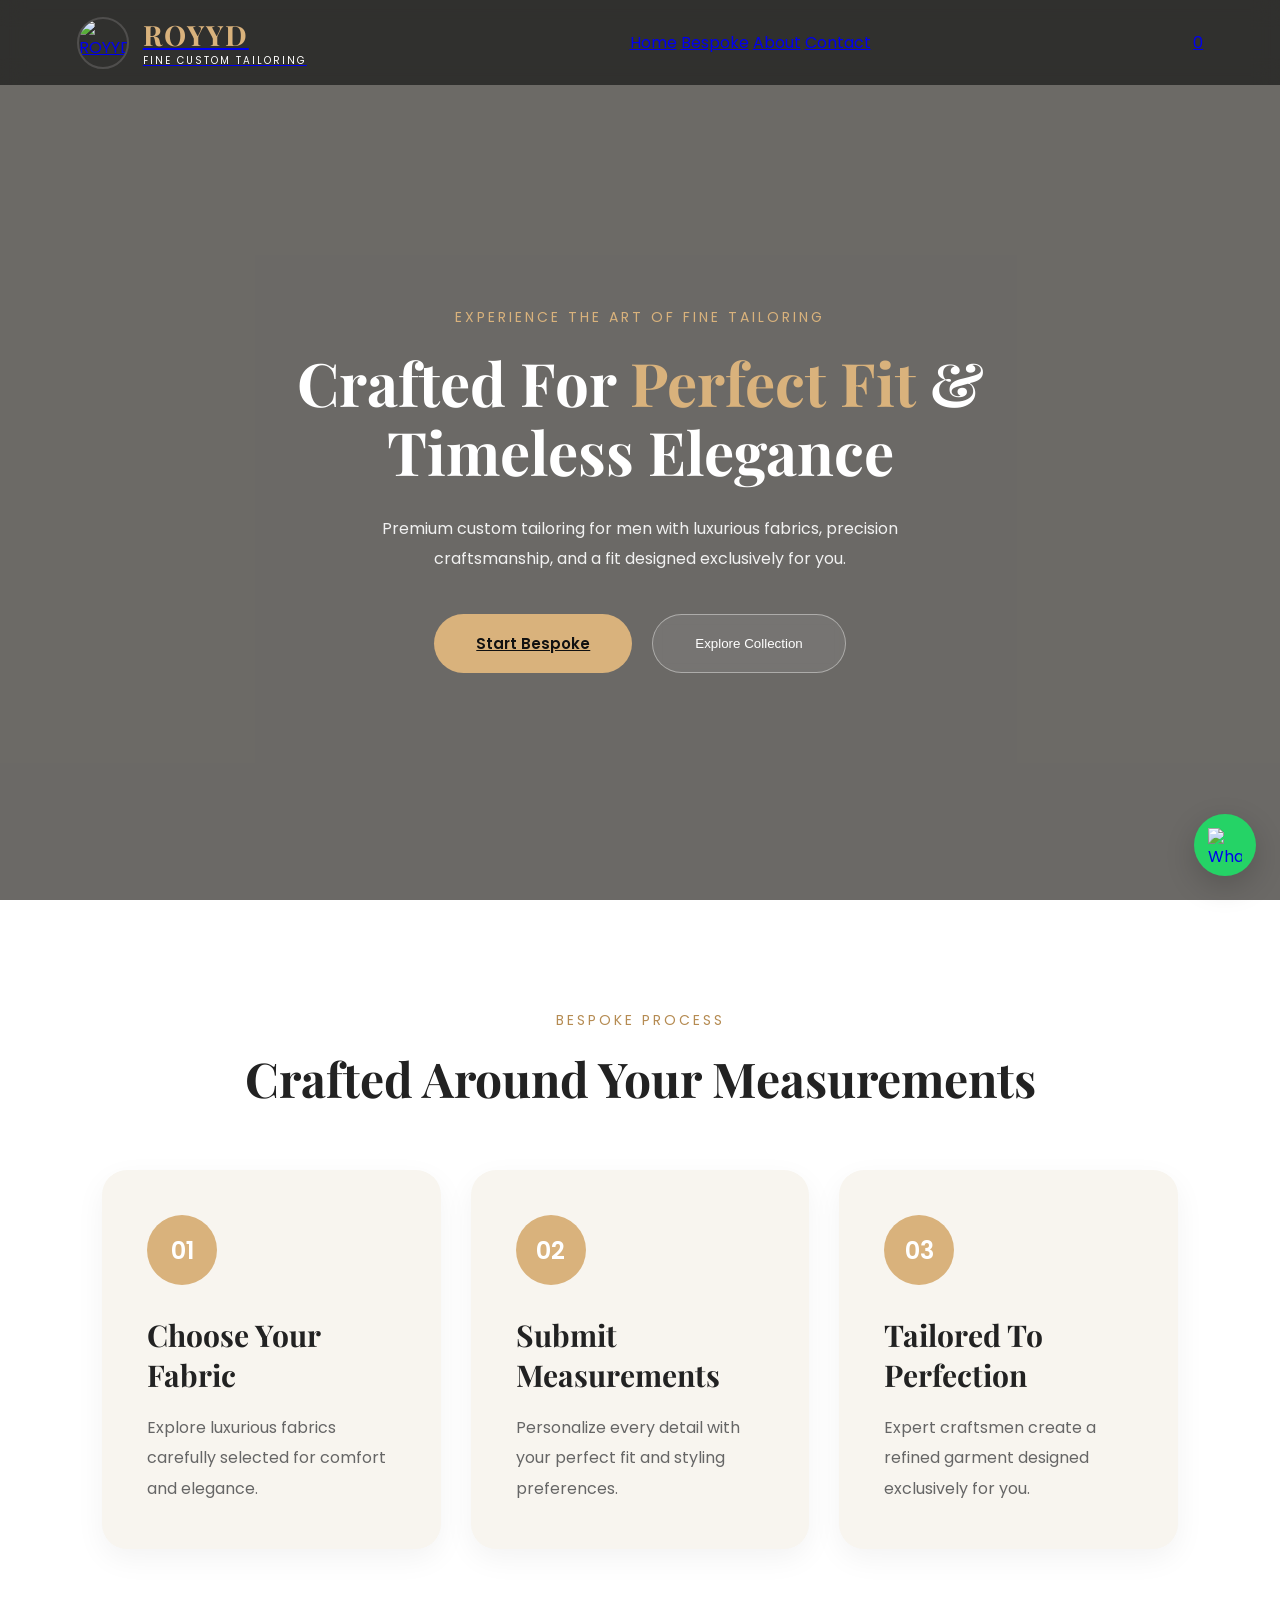
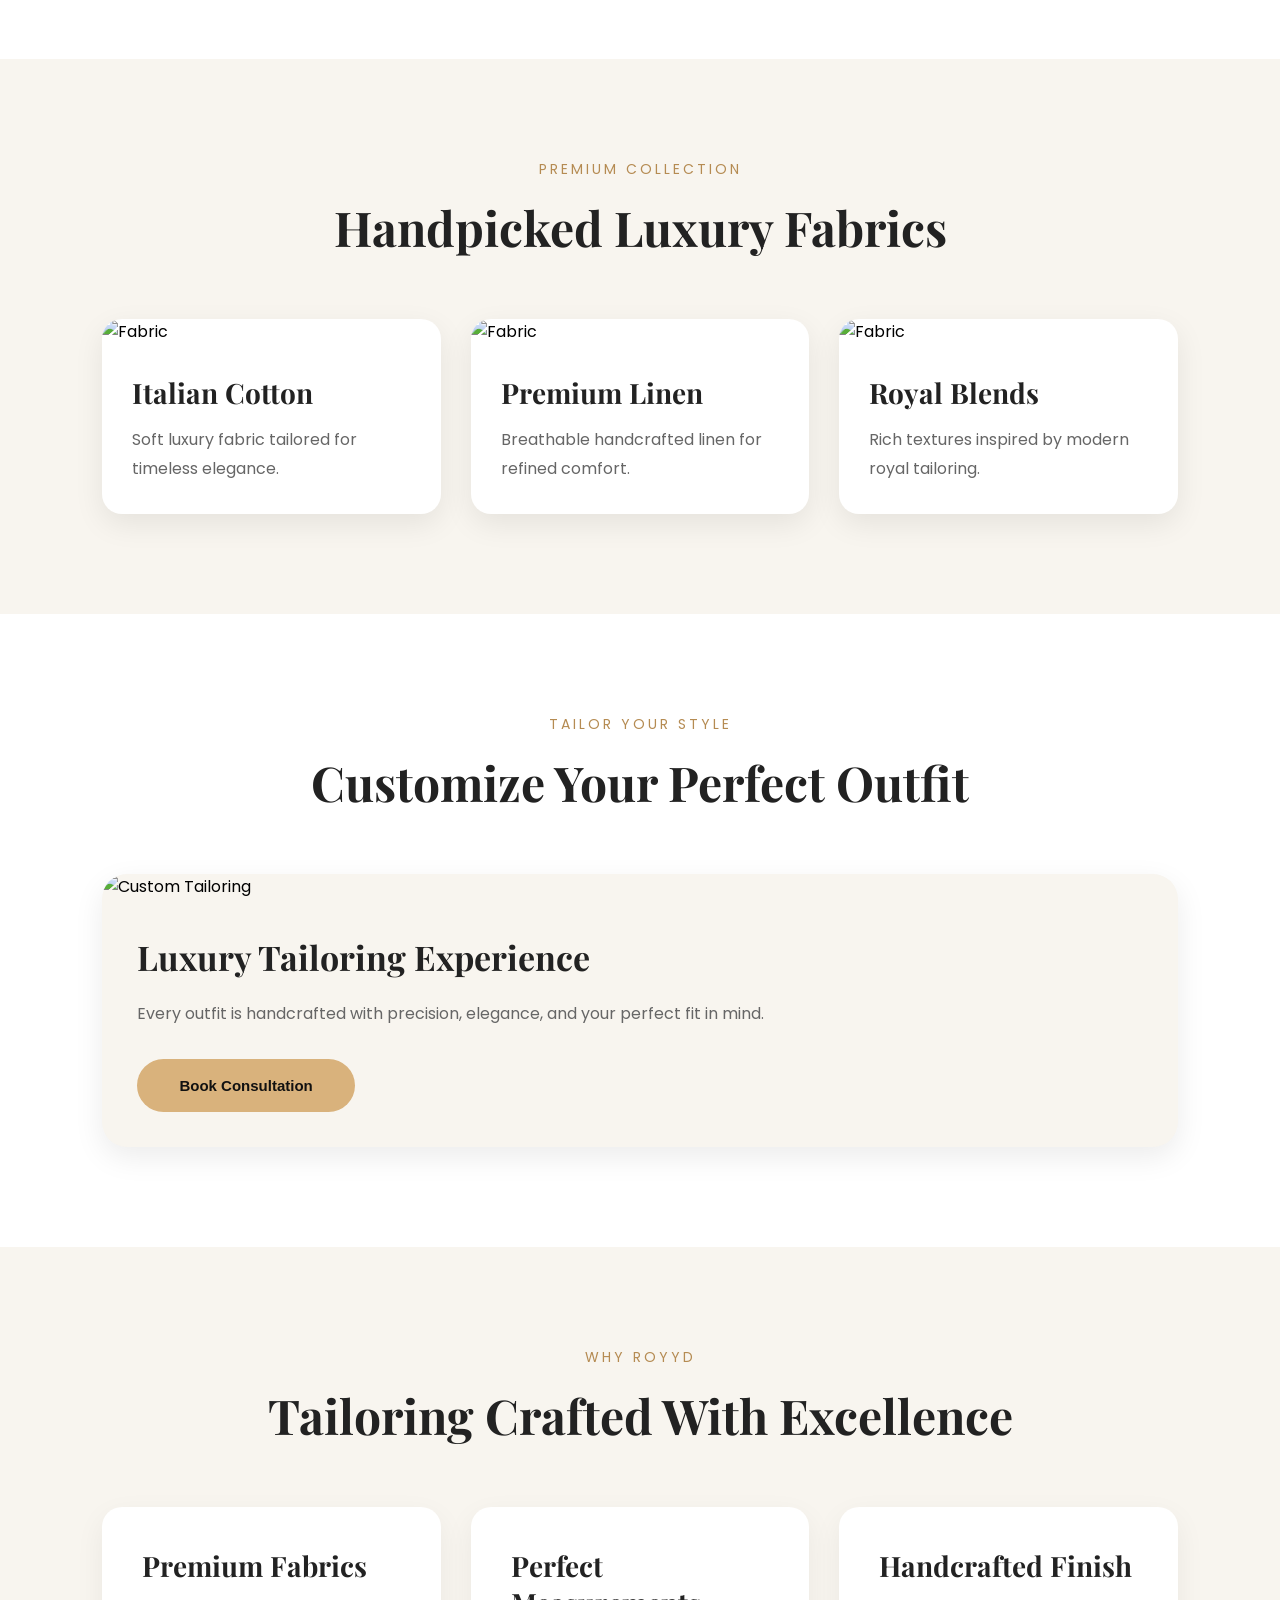
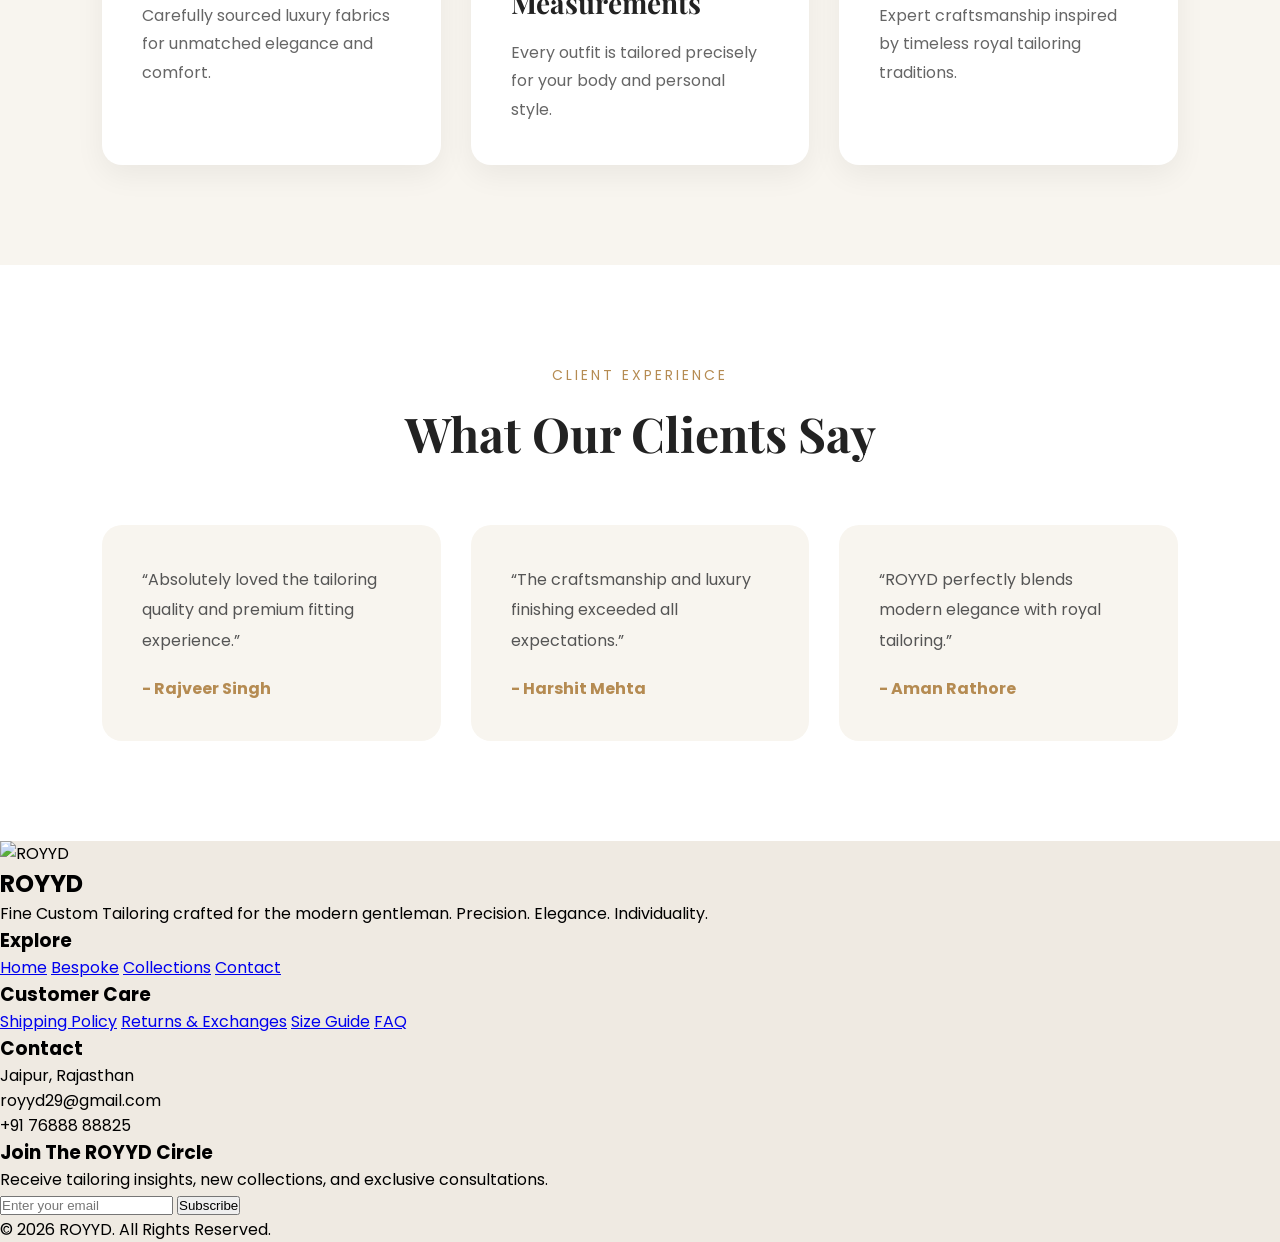
==== commit 7de862c3: "Add files via upload" ====
--- a/about.html
+++ b/about.html
@@ -3,182 +3,485 @@
 
 <head>
 
-<meta charset="UTF-8">
-
-<meta name="viewport"
-content="width=device-width, initial-scale=1.0">
-
-<title>
-About ROYYD
-</title>
-
-<link rel="preconnect"
-href="https://fonts.googleapis.com">
-
-<link rel="preconnect"
-href="https://fonts.gstatic.com"
-crossorigin>
-
-<link href="https://fonts.googleapis.com/css2?family=Playfair+Display:wght@500;600;700&family=Poppins:wght@300;400;500;600&display=swap"
-rel="stylesheet">
-
-<link rel="stylesheet"
-href="style.css">
+    <meta charset="UTF-8">
+    <meta name="viewport" content="width=device-width, initial-scale=1.0">
+
+    <title>ROYYD Tailoring</title>
+
+    <!-- GOOGLE FONTS -->
+
+    <link rel="preconnect" href="https://fonts.googleapis.com">
+    <link rel="preconnect" href="https://fonts.gstatic.com" crossorigin>
+
+    <link href="https://fonts.googleapis.com/css2?family=Playfair+Display:wght@500;600;700&family=Poppins:wght@300;400;500;600&display=swap" rel="stylesheet">
+
+    <!-- CSS -->
+
+    <link rel="stylesheet" href="style.css">
+
+    <script src="https://unpkg.com/lucide@latest"></script>
 
 </head>
 
 <body>
 
-<!-- NAVBAR -->
-
-<header class="checkout-navbar">
-
-<h2>
-ROYYD
-</h2>
-
-<a href="index.html">
-
-Back Home
+    <!-- NAVBAR -->
+
+    <header class="navbar">
+
+        <a href="index.html" class="logo-wrapper">
+
+            <img src="https://i.postimg.cc/jjcxvp6f/IMG-20260511-154741.jpg" alt="ROYYD Logo">
+
+            <div class="logo-text">
+
+                <h2>ROYYD</h2>
+
+                <span>FINE CUSTOM TAILORING</span>
+
+            </div>
+
+        </a>
+
+        <nav class="desktop-nav">
+
+            <a href="index.html">Home</a>
+
+            <a href="Bespoke.html">Bespoke</a>
+
+            <a href="about.html">About</a>
+
+            <a href="contact.html">Contact</a>
+
+        </nav>
+
+        <div class="header-actions">
+
+            <a href="account.html" class="header-icon">
+                <i data-lucide="user"></i>
+            </a>
+
+            <a href="cart.html" class="header-icon cart-btn">
+
+                <i data-lucide="shopping-bag"></i>
+
+                <span id="cartCountBadge">0</span>
+
+            </a>
+
+            <div class="menu-toggle" id="menu-toggle">
+                ☰
+            </div>
+
+        </div>
+
+    </header>
+
+    <!-- HERO SECTION -->
+
+    <section class="hero">
+
+        <div class="overlay"></div>
+
+        <div class="hero-content">
+
+            <p class="tagline">
+                EXPERIENCE THE ART OF FINE TAILORING
+            </p>
+
+            <h1>
+                Crafted For <span>Perfect Fit</span> & Timeless Elegance
+            </h1>
+
+            <p class="hero-description">
+
+                Premium custom tailoring for men with luxurious fabrics,
+                precision craftsmanship, and a fit designed exclusively for you.
+
+            </p>
+
+            <div class="hero-buttons">
+
+                <a href="Bespoke.html" class="primary-btn">
+                   Start Bespoke
+                </a>
+
+                <button class="secondary-btn">
+                    Explore Collection
+                </button>
+
+            </div>
+
+        </div>
+
+    </section>
+             
+
+    <!-- MEASUREMENT STEPS -->
+
+<section class="steps-section">
+
+    <div class="section-title">
+
+        <p>BESPOKE PROCESS</p>
+
+        <h2>
+            Crafted Around Your Measurements
+        </h2>
+
+    </div>
+
+    <div class="steps-grid">
+
+        <div class="step-card">
+
+            <div class="step-number">01</div>
+
+            <h3>Choose Your Fabric</h3>
+
+            <p>
+                Explore luxurious fabrics carefully selected for comfort and elegance.
+            </p>
+
+        </div>
+
+        <div class="step-card">
+
+            <div class="step-number">02</div>
+
+            <h3>Submit Measurements</h3>
+
+            <p>
+                Personalize every detail with your perfect fit and styling preferences.
+            </p>
+
+        </div>
+
+        <div class="step-card">
+
+            <div class="step-number">03</div>
+
+            <h3>Tailored To Perfection</h3>
+
+            <p>
+                Expert craftsmen create a refined garment designed exclusively for you.
+            </p>
+
+        </div>
+
+    </div>
+
+</section>
+    <!-- FABRIC SECTION -->
+
+<section class="fabric-section">
+
+    <div class="section-title">
+
+        <p>PREMIUM COLLECTION</p>
+
+        <h2>
+            Handpicked Luxury Fabrics
+        </h2>
+
+    </div>
+
+    <div class="fabric-grid">
+
+        <div class="fabric-card">
+
+            <img src="https://i.postimg.cc/8z7k40b1/Luxury-Tweed-Double-Breasted-Suit-Slim-Fit-Elegant-Formal-Wear.jpg" alt="Fabric">
+
+            <div class="fabric-content">
+
+                <h3>Italian Cotton</h3>
+
+                <p>
+                    Soft luxury fabric tailored for timeless elegance.
+                </p>
+
+            </div>
+
+        </div>
+
+        <div class="fabric-card">
+
+            <img src="https://i.postimg.cc/g2xcsTK0/Mode-fur-Manner.jpg" alt="Fabric">
+
+            <div class="fabric-content">
+
+                <h3>Premium Linen</h3>
+
+                <p>
+                    Breathable handcrafted linen for refined comfort.
+                </p>
+
+            </div>
+
+        </div>
+
+        <div class="fabric-card">
+
+            <img src="https://i.postimg.cc/rwDyjP9w/Distinguished-menswear.jpg" alt="Fabric">
+
+            <div class="fabric-content">
+
+                <h3>Royal Blends</h3>
+
+                <p>
+                    Rich textures inspired by modern royal tailoring.
+                </p>
+
+            </div>
+
+        </div>
+
+    </div>
+
+</section>
+
+
+<!-- CUSTOMIZATION SECTION -->
+
+<section class="custom-section">
+
+    <div class="section-title">
+
+        <p>TAILOR YOUR STYLE</p>
+
+        <h2>
+            Customize Your Perfect Outfit
+        </h2>
+
+    </div>
+
+    
+        <!-- RIGHT -->
+
+        <div class="preview-card">
+
+            <img src="https://i.postimg.cc/NMPsTZmS/IMG-20260511-164905.jpg" alt="Custom Tailoring">
+
+            <div class="preview-content">
+
+                <h3>Luxury Tailoring Experience</h3>
+
+                <p>
+                    Every outfit is handcrafted with precision,
+                    elegance, and your perfect fit in mind.
+                </p>
+
+                <button class="primary-btn">
+                    Book Consultation
+                </button>
+
+            </div>
+
+        </div>
+
+    </div>
+
+</section>
+
+<!-- WHY CHOOSE US -->
+
+<section class="why-section">
+
+    <div class="section-title">
+
+        <p>WHY ROYYD</p>
+
+        <h2>
+            Tailoring Crafted With Excellence
+        </h2>
+
+    </div>
+
+    <div class="why-grid">
+
+        <div class="why-card">
+
+            <h3>Premium Fabrics</h3>
+
+            <p>
+                Carefully sourced luxury fabrics for unmatched elegance and comfort.
+            </p>
+
+        </div>
+
+        <div class="why-card">
+
+            <h3>Perfect Measurements</h3>
+
+            <p>
+                Every outfit is tailored precisely for your body and personal style.
+            </p>
+
+        </div>
+
+        <div class="why-card">
+
+            <h3>Handcrafted Finish</h3>
+
+            <p>
+                Expert craftsmanship inspired by timeless royal tailoring traditions.
+            </p>
+
+        </div>
+
+    </div>
+
+</section>
+
+<!-- TESTIMONIALS -->
+
+<section class="testimonial-section">
+
+    <div class="section-title">
+
+        <p>CLIENT EXPERIENCE</p>
+
+        <h2>
+            What Our Clients Say
+        </h2>
+
+    </div>
+
+    <div class="testimonial-grid">
+
+        <div class="testimonial-card">
+
+            <p>
+                “Absolutely loved the tailoring quality and premium fitting experience.”
+            </p>
+
+            <h4>- Rajveer Singh</h4>
+
+        </div>
+
+        <div class="testimonial-card">
+
+            <p>
+                “The craftsmanship and luxury finishing exceeded all expectations.”
+            </p>
+
+            <h4>- Harshit Mehta</h4>
+
+        </div>
+
+        <div class="testimonial-card">
+
+            <p>
+                “ROYYD perfectly blends modern elegance with royal tailoring.”
+            </p>
+
+            <h4>- Aman Rathore</h4>
+
+        </div>
+
+    </div>
+
+</section>
+
+<!-- FOOTER -->
+
+<footer class="royyd-footer">
+
+    <div class="footer-top">
+
+        <div class="footer-brand">
+
+            <img src="https://i.postimg.cc/jjcxvp6f/IMG-20260511-154741.jpg" alt="ROYYD">
+
+            <h2>ROYYD</h2>
+
+            <p>
+                Fine Custom Tailoring crafted for the modern gentleman.
+                Precision. Elegance. Individuality.
+            </p>
+
+        </div>
+
+        <div class="footer-column">
+
+            <h3>Explore</h3>
+
+            <a href="index.html">Home</a>
+            <a href="Bespoke.html">Bespoke</a>
+            <a href="Bespoke.html">Collections</a>
+            <a href="contact.html">Contact</a>
+
+        </div>
+
+        <div class="footer-column">
+
+            <h3>Customer Care</h3>
+
+            <a href="#">Shipping Policy</a>
+            <a href="#">Returns & Exchanges</a>
+            <a href="#">Size Guide</a>
+            <a href="#">FAQ</a>
+
+        </div>
+
+        <div class="footer-column">
+
+            <h3>Contact</h3>
+
+            <p>Jaipur, Rajasthan</p>
+
+            <p>royyd29@gmail.com</p>
+
+            <p>+91 76888 88825</p>
+
+        </div>
+
+    </div>
+
+    <div class="footer-newsletter">
+
+        <h3>Join The ROYYD Circle</h3>
+
+        <p>
+            Receive tailoring insights, new collections,
+            and exclusive consultations.
+        </p>
+
+        <div class="newsletter-box">
+
+            <input type="email"
+                   placeholder="Enter your email">
+
+            <button>Subscribe</button>
+
+        </div>
+
+    </div>
+
+    <div class="footer-bottom">
+
+        <p>
+            © 2026 ROYYD. All Rights Reserved.
+        </p>
+
+    </div>
+
+</footer>
+<a href="https://wa.me/917688888825"
+class="whatsapp-float"
+target="_blank">
+
+<img src="https://cdn-icons-png.flaticon.com/512/733/733585.png"
+alt="WhatsApp">
 
 </a>
-
-</header>
-
-<!-- HERO -->
-
-<section class="about-hero">
-
-<div class="about-overlay"></div>
-
-<div class="about-content">
-
-<p class="about-tag">
-
-THE ROYYD STORY
-
-</p>
-
-<h1>
-
-Crafted For The
-Modern Royalty
-
-</h1>
-
-<p>
-
-ROYYD was born from the belief that tailoring
-is more than clothing — it is identity,
-confidence, and timeless elegance.
-
-</p>
-
-</div>
-
-</section>
-
-<!-- STORY -->
-
-<section class="about-story">
-
-<div class="story-left">
-
-<h2>
-
-Tailoring Beyond Fashion
-
-</h2>
-
-<p>
-
-At ROYYD, every garment is designed with
-precision craftsmanship, luxurious fabrics,
-and a modern royal aesthetic.
-
-We combine bespoke tailoring traditions
-with contemporary silhouettes to create
-pieces that feel powerful, refined,
-and deeply personal.
-
-</p>
-
-</div>
-
-<div class="story-right">
-
-<img src="https://i.postimg.cc/029TLv7z/web-tailor-sufi-5.jpg">
-
-</div>
-
-</section>
-
-<!-- VALUES -->
-
-<section class="about-values">
-
-<div class="value-card">
-
-<h3>
-Craftsmanship
-</h3>
-
-<p>
-
-Every detail matters.
-
-</p>
-
-</div>
-
-<div class="value-card">
-
-<h3>
-Luxury
-</h3>
-
-<p>
-
-Minimal elegance with premium identity.
-
-</p>
-
-</div>
-
-<div class="value-card">
-
-<h3>
-Personal Tailoring
-</h3>
-
-<p>
-
-Every fit is uniquely yours.
-
-</p>
-
-</div>
-
-</section>
-
-<!-- FINAL -->
-
-<section class="about-final">
-
-<h2>
-
-Experience Tailoring Reimagined
-
-</h2>
-
-<a href="Bespoke.html"
-class="success-btn">
-
-Explore Collections
-
-</a>
-
-</section>
+    <!-- JS -->
+
+    <script src="script.js"></script>
+
+    <script>
+lucide.createIcons();
+</script>
 
 </body>
 
--- a/style.css
+++ b/style.css
@@ -2489,6 +2489,36 @@
 margin-bottom:15px;
 }
 
+.bespoke-badge{
+
+display:inline-flex;
+
+align-items:center;
+
+justify-content:center;
+
+padding:8px 16px;
+
+background:#111;
+
+color:#d4af37;
+
+border-radius:40px;
+
+font-size:11px;
+
+letter-spacing:1.5px;
+
+text-transform:uppercase;
+
+width:fit-content;
+
+margin-bottom:18px;
+
+border:1px solid rgba(212,175,55,0.25);
+
+}
+
 .cart-price{
 font-size:18px;
 font-weight:500;
@@ -2648,6 +2678,56 @@
 font-family: 'Poppins', sans-serif;
 
 line-height: 1.5;
+
+}
+
+.custom-row{
+
+display:flex;
+
+justify-content:space-between;
+
+align-items:center;
+
+padding:10px 0;
+
+border-bottom:1px solid rgba(0,0,0,0.06);
+
+gap:20px;
+
+}
+
+.custom-row:last-child{
+
+border-bottom:none;
+
+}
+
+.custom-row span{
+
+font-size:12px;
+
+letter-spacing:1px;
+
+text-transform:uppercase;
+
+color:#888;
+
+font-family:'Poppins', sans-serif;
+
+}
+
+.custom-row p{
+
+font-size:13px;
+
+color:#111;
+
+font-weight:500;
+
+text-align:right;
+
+margin:0;
 
 }
 
@@ -4242,9 +4322,15 @@
 
 justify-content:space-between;
 
+gap:16px;
+
 padding-bottom:12px;
 
 border-bottom:1px solid #eee;
+
+flex-wrap:wrap;
+
+word-break:break-word;
 
 }
 
@@ -4437,4 +4523,28 @@
 
 }
 
+}
+
+@media(max-width:768px){
+
+.saved-size-card p{
+
+flex-direction:column;
+
+align-items:flex-start;
+
+gap:6px;
+
+}
+
+.saved-size-card span{
+
+width:100%;
+
+word-break:break-word;
+
+font-size:16px;
+
+}
+
 }
